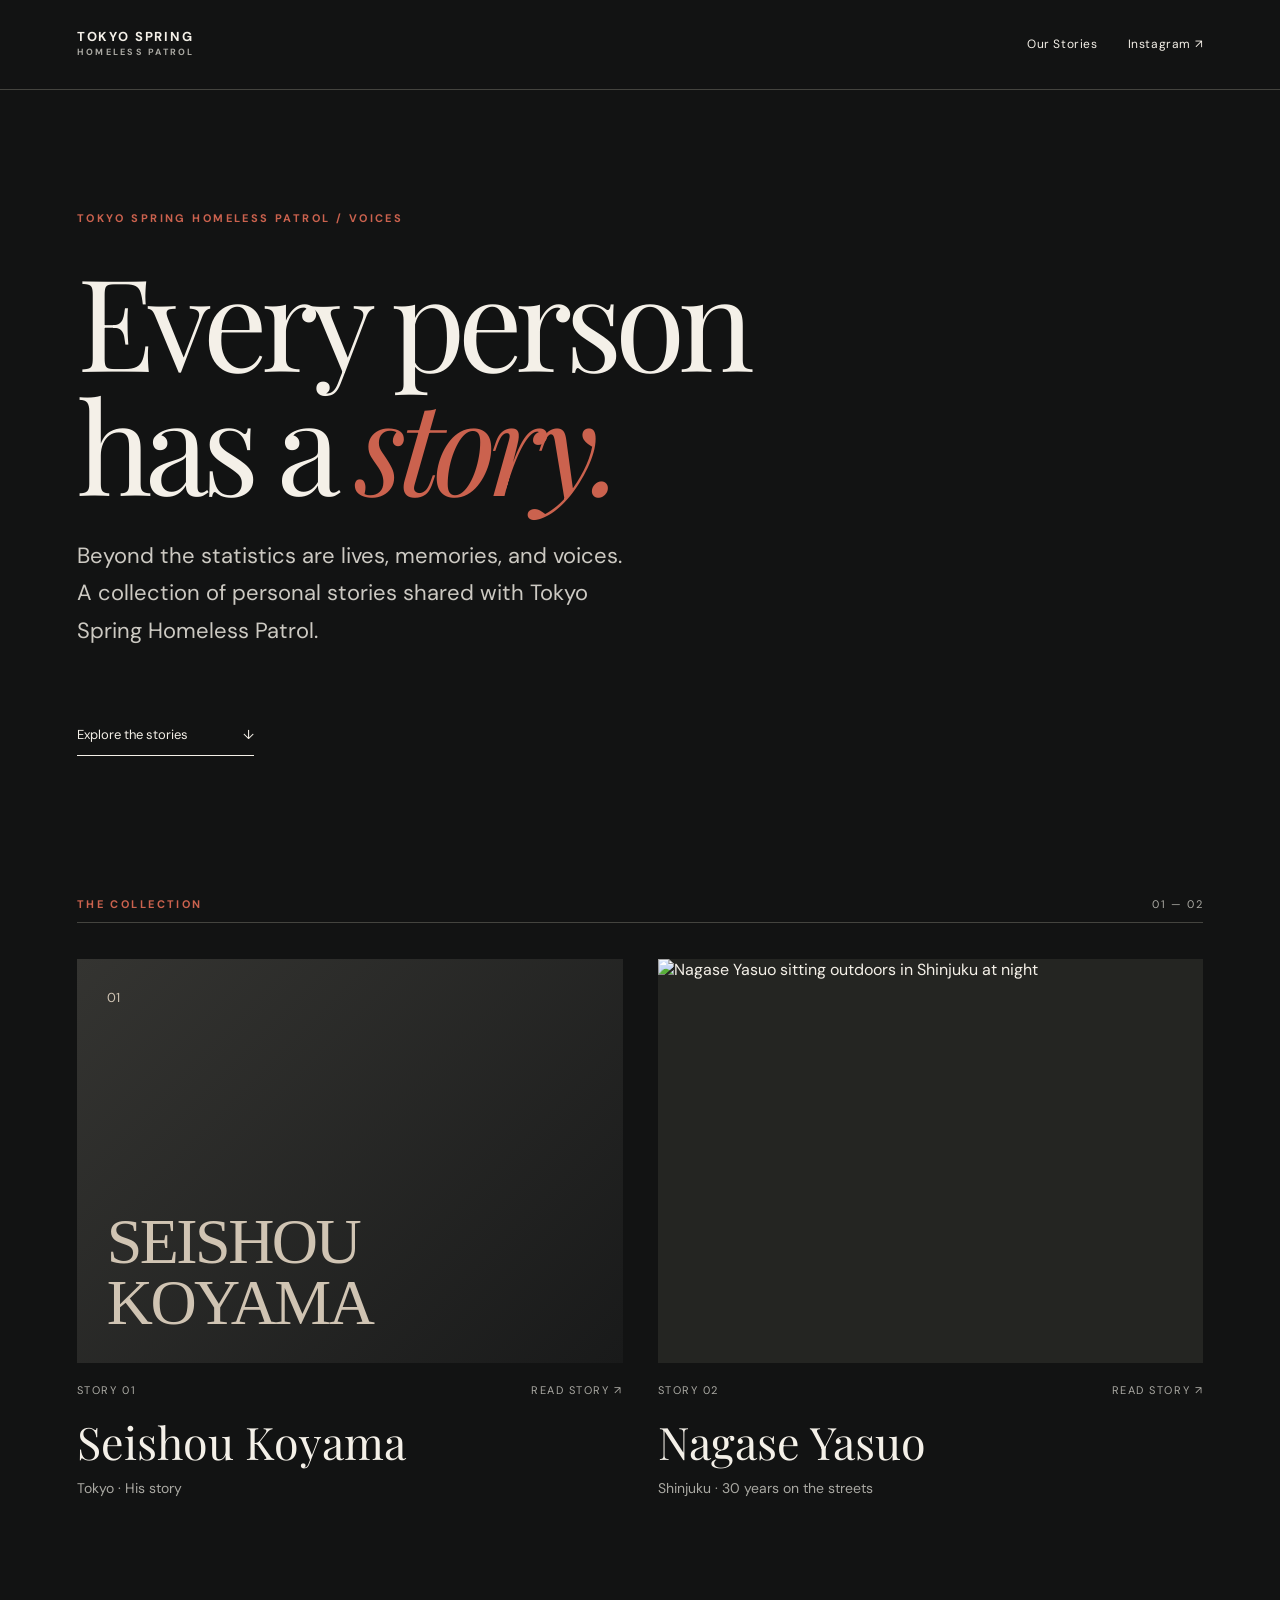
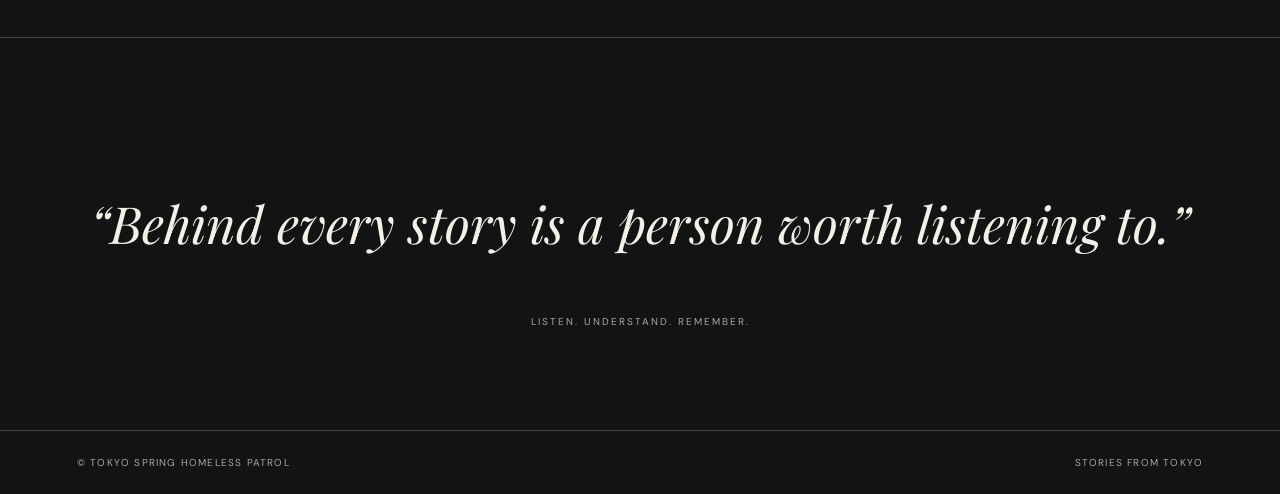
==== index.html @ a422cee6 "Add files via upload" ====
<!doctype html><html lang="en"><head><meta charset="utf-8"><meta name="viewport" content="width=device-width, initial-scale=1"><meta name="theme-color" content="#121313"><title>Our Stories — Tokyo Spring Homeless Patrol</title><link rel="stylesheet" href="style.css"></head><body><header class="top"><a class="brand" href="index.html">TOKYO SPRING<br><span>HOMELESS PATROL</span></a><nav><a href="index.html" aria-current="page">Our Stories</a><a href="https://www.instagram.com/" target="_blank" rel="noopener">Instagram ↗</a></nav></header><main><section class="hero"><p class="eyebrow">TOKYO SPRING HOMELESS PATROL / VOICES</p><h1>Every person<br>has a <em>story.</em></h1><p class="lede">Beyond the statistics are lives, memories, and voices. A collection of personal stories shared with Tokyo Spring Homeless Patrol.</p><a class="jump" href="#stories">Explore the stories <span>↓</span></a></section><section class="stories" id="stories"><div class="section-head"><p class="eyebrow">THE COLLECTION</p><span>01 — 02</span></div><div class="cards"><a class="story-card" href="https://ailiejutant-lgtm.github.io/tshp-koyama/"><div class="placeholder"><span>01</span><div>SEISHOU<br>KOYAMA</div></div><div class="card-meta"><span>STORY 01</span><span>READ STORY ↗</span></div><h2>Seishou Koyama</h2><p>Tokyo · His story</p></a><a class="story-card" href="nagase-yasuo.html"><div class="photo-wrap"><img src="assets/nagase-yasuo.jpeg" alt="Nagase Yasuo sitting outdoors in Shinjuku at night" loading="lazy"></div><div class="card-meta"><span>STORY 02</span><span>READ STORY ↗</span></div><h2>Nagase Yasuo</h2><p>Shinjuku · 30 years on the streets</p></a></div></section><section class="closing"><p>“Behind every story is a person worth listening to.”</p><span>LISTEN. UNDERSTAND. REMEMBER.</span></section></main><footer><span>© TOKYO SPRING HOMELESS PATROL</span><span>STORIES FROM TOKYO</span></footer></body></html>
---- style.css ----
@import url('https://fonts.googleapis.com/css2?family=DM+Sans:wght@400;500;600;700&family=Playfair+Display:ital,wght@0,400;0,500;1,400&display=swap');
:root{--bg:#121313;--fg:#f4f0e8;--muted:#aaa9a3;--accent:#cb624e;--line:#44443f}*{box-sizing:border-box}html{scroll-behavior:smooth}body{margin:0;background:var(--bg);color:var(--fg);font-family:'DM Sans',Arial,sans-serif}a{color:inherit;text-decoration:none}.top{max-width:1440px;margin:auto;display:flex;align-items:center;justify-content:space-between;padding:30px 6%;border-bottom:1px solid var(--line)}.brand{font-weight:700;font-size:13px;line-height:1.1;letter-spacing:.14em}.brand span{font-size:9px;letter-spacing:.25em;color:var(--muted)}nav{display:flex;gap:30px;font-size:12px;letter-spacing:.05em}nav a:hover,.back:hover{color:var(--accent)}.hero{max-width:1440px;margin:auto;padding:110px 6% 130px}.eyebrow{font-size:11px;font-weight:700;letter-spacing:.22em;color:var(--accent)}h1,h2,blockquote,.closing p,.next>a:first-of-type{font-family:'Playfair Display',Georgia,serif;font-weight:400}h1{font-size:clamp(65px,10vw,156px);line-height:.97;letter-spacing:-.055em;margin:32px 0}h1 em{color:var(--accent);font-weight:400}.lede{font-size:clamp(17px,2vw,22px);line-height:1.7;color:#ccc9c2;max-width:550px}.jump{display:inline-flex;gap:55px;margin-top:55px;border-bottom:1px solid var(--fg);padding-bottom:12px;font-size:13px}.stories{max-width:1440px;margin:auto;padding:0 6% 140px}.section-head,.card-meta{display:flex;justify-content:space-between;align-items:center}.section-head{border-bottom:1px solid var(--line);margin-bottom:36px}.section-head span,.card-meta{font-size:11px;letter-spacing:.14em;color:var(--muted)}.cards{display:grid;grid-template-columns:repeat(2,minmax(0,1fr));gap:35px}.photo-wrap,.placeholder{aspect-ratio:1.35;overflow:hidden;background:#242522}.photo-wrap img{width:100%;height:100%;object-fit:cover;transition:transform .5s}.story-card:hover img{transform:scale(1.04)}.placeholder{display:flex;flex-direction:column;justify-content:space-between;padding:30px;color:#d0c4b3;background:linear-gradient(135deg,#343431,#191a1a)}.placeholder span{font-size:13px}.placeholder div{font:clamp(34px,5vw,68px)/.95 Georgia,serif;letter-spacing:-.04em}.card-meta{padding-top:20px}.story-card h2{font-size:clamp(30px,3.5vw,52px);margin:15px 0 8px}.story-card p{color:var(--muted);font-size:14px;margin:0}.closing{border-top:1px solid var(--line);padding:100px 6%;text-align:center}.closing p{font-style:italic;font-size:clamp(28px,4vw,52px)}.closing span{font-size:10px;letter-spacing:.2em;color:var(--muted)}footer{border-top:1px solid var(--line);padding:25px 6%;display:flex;justify-content:space-between;gap:15px;color:var(--muted);font-size:10px;letter-spacing:.12em}.story-heading{max-width:1100px;margin:auto;padding:90px 6% 55px}.story-heading h1{margin:30px 0}.story-sub{color:var(--muted);letter-spacing:.05em}.cover{margin:0 auto;max-width:1320px;padding:0 4%}.cover img{display:block;width:100%;height:auto}.cover figcaption{text-align:right;color:var(--muted);font-size:11px;padding-top:12px}.article-body{max-width:730px;margin:100px auto 130px;padding:0 24px}.article-body p{font-family:Georgia,serif;font-size:clamp(17px,1.8vw,20px);line-height:1.95;color:#e0dcd4;margin:0 0 32px}.article-body .opening{font-size:clamp(27px,4vw,43px);line-height:1.3;color:var(--fg)}blockquote{font-style:italic;color:var(--accent);font-size:clamp(30px,4.5vw,51px);line-height:1.35;margin:80px -30px;padding-left:30px;border-left:2px solid var(--accent)}.article-end{text-align:center;font-size:10px;letter-spacing:.2em;color:var(--muted);margin-top:90px}.next{padding:75px 6% 100px;border-top:1px solid var(--line);max-width:1440px;margin:auto}.next>a:first-of-type{display:flex;justify-content:space-between;font-size:clamp(38px,6vw,75px);padding:20px 0 50px;border-bottom:1px solid var(--line)}.next .back{display:inline-block;margin-top:40px;color:var(--muted);font-size:13px}@media(max-width:700px){.top{padding:23px 5%}nav{gap:14px;font-size:11px}.hero{padding:75px 6% 90px}.cards{grid-template-columns:1fr;gap:55px}.stories{padding-bottom:90px}.story-heading{padding-top:65px}.article-body{margin:65px auto 90px}.cover{padding:0}.cover figcaption{padding:12px 16px}.article-body blockquote{margin:60px 0;padding-left:20px}footer{flex-direction:column}}
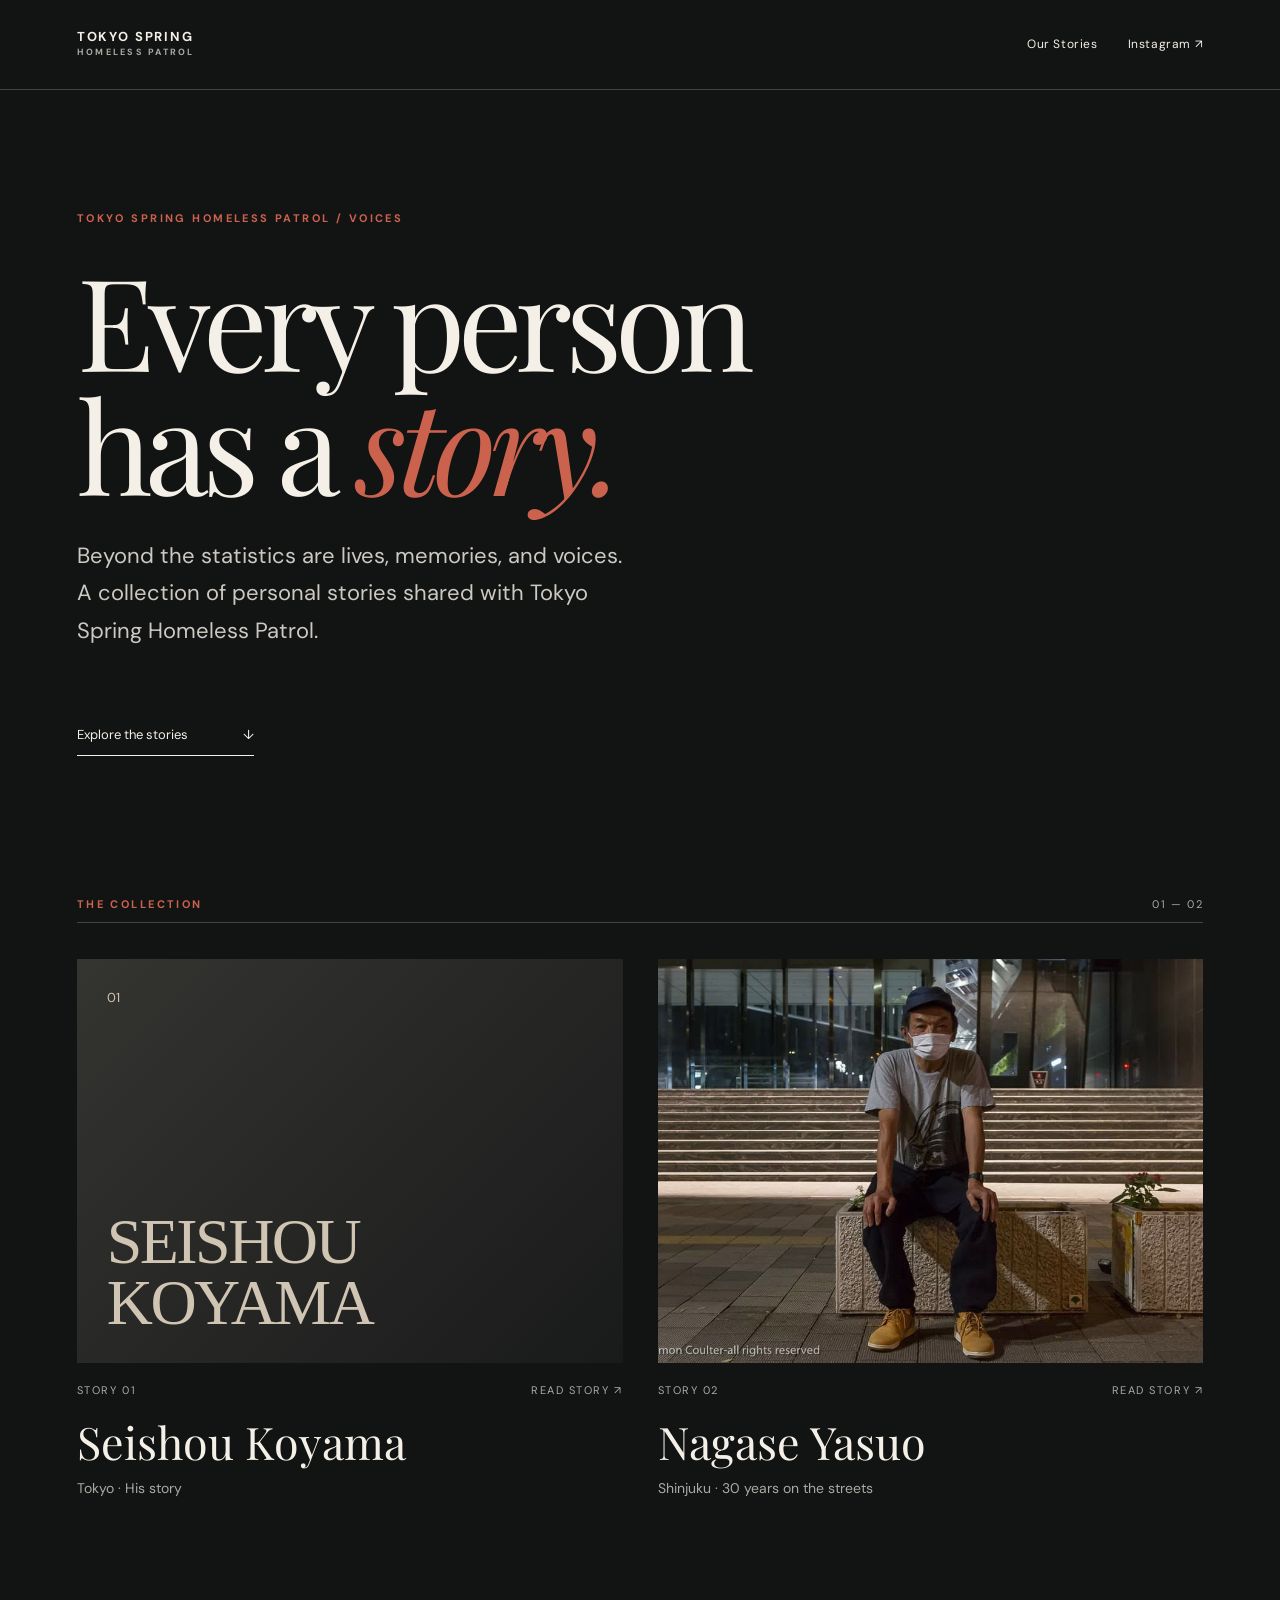
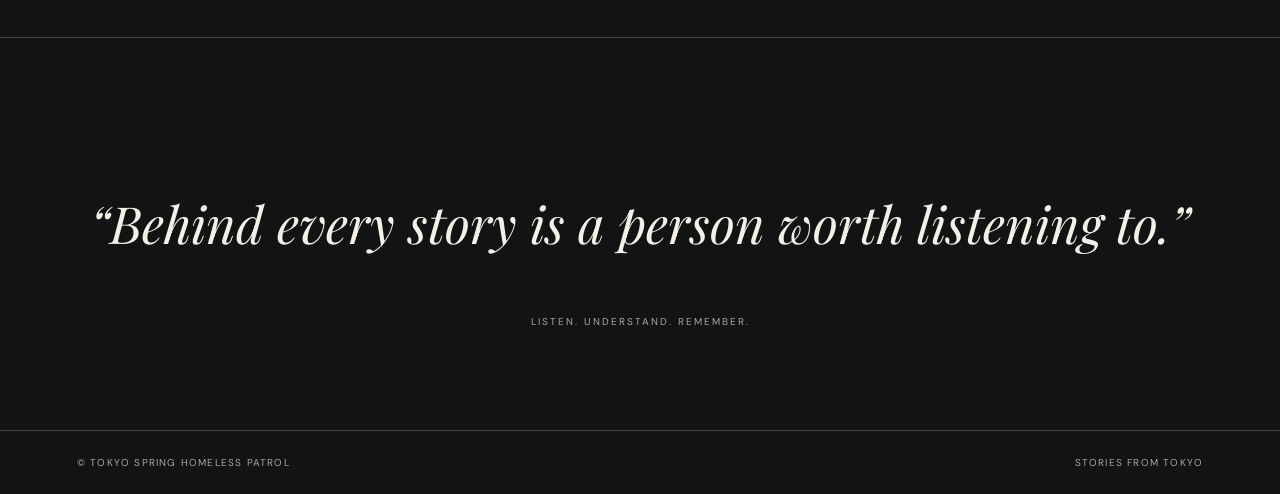
==== commit 6139c48b: "Fix HTML formatting and structure" ====
--- a/index.html
+++ b/index.html
@@ -1 +1 @@
-<!doctype html><html lang="en"><head><meta charset="utf-8"><meta name="viewport" content="width=device-width, initial-scale=1"><meta name="theme-color" content="#121313"><title>Our Stories — Tokyo Spring Homeless Patrol</title><link rel="stylesheet" href="style.css"></head><body><header class="top"><a class="brand" href="index.html">TOKYO SPRING<br><span>HOMELESS PATROL</span></a><nav><a href="index.html" aria-current="page">Our Stories</a><a href="https://www.instagram.com/" target="_blank" rel="noopener">Instagram ↗</a></nav></header><main><section class="hero"><p class="eyebrow">TOKYO SPRING HOMELESS PATROL / VOICES</p><h1>Every person<br>has a <em>story.</em></h1><p class="lede">Beyond the statistics are lives, memories, and voices. A collection of personal stories shared with Tokyo Spring Homeless Patrol.</p><a class="jump" href="#stories">Explore the stories <span>↓</span></a></section><section class="stories" id="stories"><div class="section-head"><p class="eyebrow">THE COLLECTION</p><span>01 — 02</span></div><div class="cards"><a class="story-card" href="https://ailiejutant-lgtm.github.io/tshp-koyama/"><div class="placeholder"><span>01</span><div>SEISHOU<br>KOYAMA</div></div><div class="card-meta"><span>STORY 01</span><span>READ STORY ↗</span></div><h2>Seishou Koyama</h2><p>Tokyo · His story</p></a><a class="story-card" href="nagase-yasuo.html"><div class="photo-wrap"><img src="assets/nagase-yasuo.jpeg" alt="Nagase Yasuo sitting outdoors in Shinjuku at night" loading="lazy"></div><div class="card-meta"><span>STORY 02</span><span>READ STORY ↗</span></div><h2>Nagase Yasuo</h2><p>Shinjuku · 30 years on the streets</p></a></div></section><section class="closing"><p>“Behind every story is a person worth listening to.”</p><span>LISTEN. UNDERSTAND. REMEMBER.</span></section></main><footer><span>© TOKYO SPRING HOMELESS PATROL</span><span>STORIES FROM TOKYO</span></footer></body></html>
+<!doctype html><html lang="en"><head><meta charset="utf-8"><meta name="viewport" content="width=device-width, initial-scale=1"><meta name="theme-color" content="#121313"><title>Our Stories — Tokyo Spring Homeless Patrol</title><link rel="stylesheet" href="style.css"></head><body><header class="top"><a class="brand" href="index.html">TOKYO SPRING<br><span>HOMELESS PATROL</span></a><nav><a href="index.html" aria-current="page">Our Stories</a><a href="https://www.instagram.com/" target="_blank" rel="noopener">Instagram ↗</a></nav></header><main><section class="hero"><p class="eyebrow">TOKYO SPRING HOMELESS PATROL / VOICES</p><h1>Every person<br>has a <em>story.</em></h1><p class="lede">Beyond the statistics are lives, memories, and voices. A collection of personal stories shared with Tokyo Spring Homeless Patrol.</p><a class="jump" href="#stories">Explore the stories <span>↓</span></a></section><section class="stories" id="stories"><div class="section-head"><p class="eyebrow">THE COLLECTION</p><span>01 — 02</span></div><div class="cards"><a class="story-card" href="https://ailiejutant-lgtm.github.io/tshp-koyama/"><div class="placeholder"><span>01</span><div>SEISHOU<br>KOYAMA</div></div><div class="card-meta"><span>STORY 01</span><span>READ STORY ↗</span></div><h2>Seishou Koyama</h2><p>Tokyo · His story</p></a><a class="story-card" href="nagase-yasuo.html"><div class="photo-wrap"><img src="nagase-yasuo.jpeg" alt="Nagase Yasuo sitting outdoors in Shinjuku at night" loading="lazy"></div><div class="card-meta"><span>STORY 02</span><span>READ STORY ↗</span></div><h2>Nagase Yasuo</h2><p>Shinjuku · 30 years on the streets</p></a></div></section><section class="closing"><p>“Behind every story is a person worth listening to.”</p><span>LISTEN. UNDERSTAND. REMEMBER.</span></section></main><footer><span>© TOKYO SPRING HOMELESS PATROL</span><span>STORIES FROM TOKYO</span></footer></body></html>
